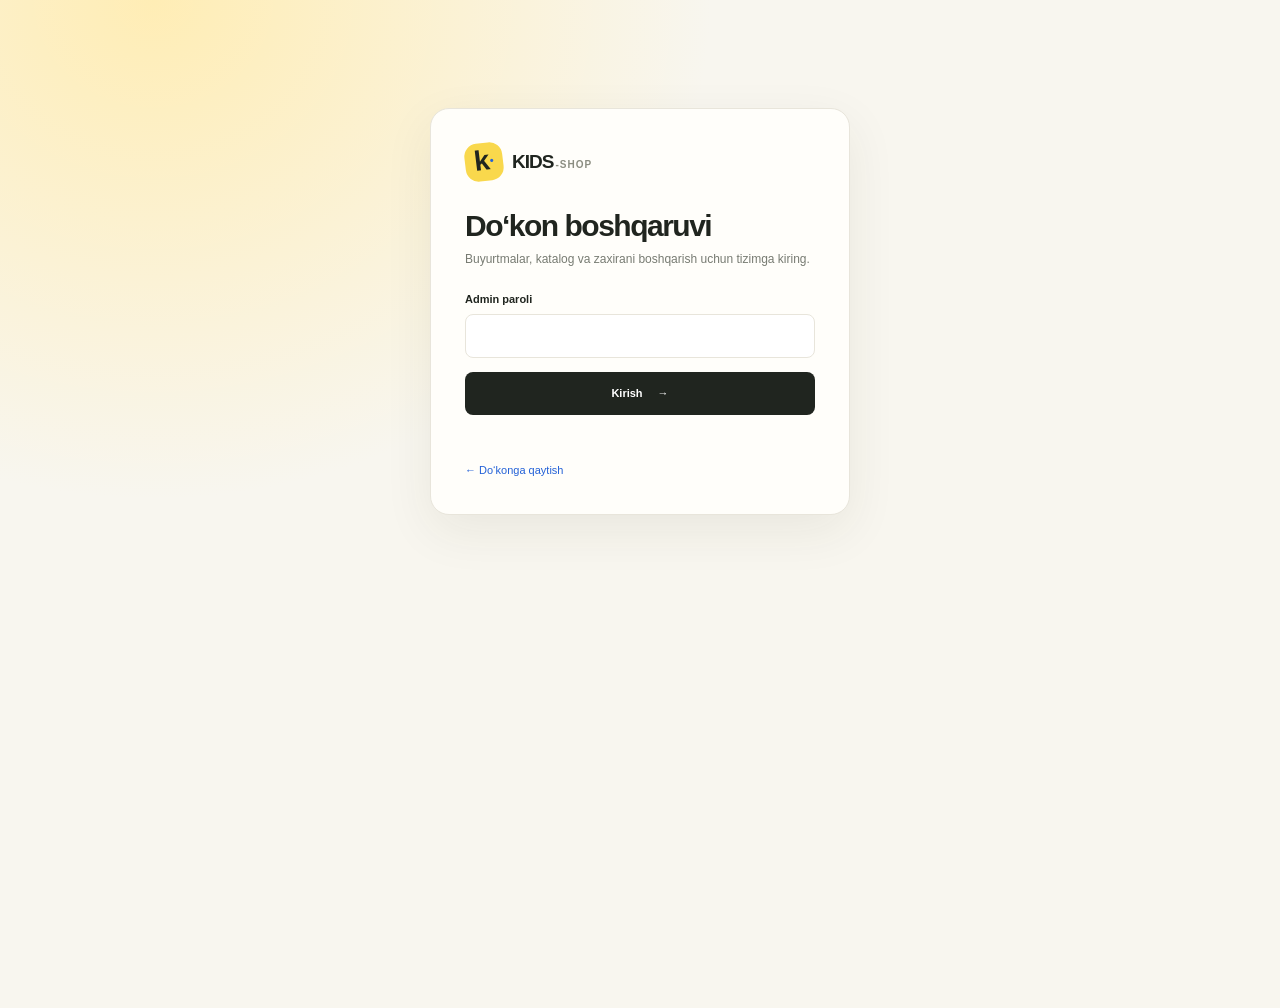
==== public/admin/index.html @ 78449237 "Fix Vercel static output directory" ====
<!doctype html><html lang="uz"><head><meta charset="utf-8"/><meta name="viewport" content="width=device-width,initial-scale=1"/><meta name="robots" content="noindex,nofollow"/><meta name="theme-color" content="#f8f6ef"/><title>KIDS-SHOP — Boshqaruv</title><link rel="stylesheet" href="/admin/admin.css"/><script defer src="/admin/admin.js"></script></head><body><main class="admin-shell"><section class="login-card" id="loginCard"><a class="brand" href="/"><span class="brand-mark">k<span>•</span></span><span class="brand-word">KIDS<span>-SHOP</span></span></a><h1>Do‘kon boshqaruvi</h1><p>Buyurtmalar, katalog va zaxirani boshqarish uchun tizimga kiring.</p><form id="loginForm"><label>Admin paroli<input type="password" name="password" autocomplete="current-password" required minlength="10"/></label><button type="submit" class="primary">Kirish <span>→</span></button><p class="message" id="loginMessage" role="alert"></p></form><a class="back-link" href="/">← Do‘konga qaytish</a></section><section class="dashboard hidden" id="dashboard"><header class="dash-head"><div><span class="kicker">KIDS-SHOP</span><h1>Boshqaruv paneli</h1></div><button id="logoutButton" class="secondary">Chiqish</button></header><nav class="tabs" aria-label="Boshqaruv bo‘limlari"><button class="tab active" data-tab="orders">Buyurtmalar <span id="orderCount">0</span></button><button class="tab" data-tab="products">Mahsulotlar <span id="productCount">0</span></button></nav><p class="message" id="dashMessage" role="status"></p><section class="tab-panel" id="ordersPanel"></section><section class="tab-panel hidden" id="productsPanel"><div class="panel-heading"><div><h2>Katalog</h2><p>Mahsulot va mavjud zaxira sonini yangilang.</p></div><button class="primary" id="newProduct">+ Yangi mahsulot</button></div><div id="productList" class="product-list"></div><form class="product-form hidden" id="productForm"><div class="form-top"><h3 id="productFormTitle">Yangi mahsulot</h3><button class="icon-close" type="button" id="cancelProduct" aria-label="Yopish">×</button></div><div class="form-grid"><label>ID (lotin harflari)<input name="id" required pattern="[a-z0-9-]+" placeholder="yangi-mahsulot"/></label><label>Kategoriya<select name="category"><option value="boys">O‘g‘il bolalar</option><option value="girls">Qiz bolalar</option></select></label><label>Mahsulot nomi (UZ)<input name="name_uz" required/></label><label>Название (RU)<input name="name_ru" required/></label><label>Narxi, so‘m<input name="price" type="number" min="0" step="1000" required/></label><label>Eski narxi (ixtiyoriy)<input name="old_price" type="number" min="0" step="1000"/></label><label>Yosh oralig‘i<input name="age" placeholder="3–8 yosh"/></label><label>Zaxirada, dona<input name="stock" type="number" min="0" value="10" required/></label><label class="wide">Rasm manzili<input name="image_url" value="/images/look-safari.png" required/></label><label class="wide">O‘lchamlar (vergul bilan)<input name="sizes" placeholder="2–3 yosh, 3–4 yosh, 5–6 yosh" required/></label><label>Tavsif (UZ)<input name="tagline_uz"/></label><label>Описание (RU)<input name="tagline_ru"/></label><label>Badge<input name="badge" placeholder="YANGI, HIT, −15%"/></label><label>Ranglar (# HEX, vergul)<input name="colors" placeholder="#f9d84c, #2361d7"/></label></div><div class="form-actions"><button class="secondary" id="cancelProduct2" type="button">Bekor qilish</button><button class="primary" type="submit">Saqlash</button></div></form></section><footer>Admin panel maxfiy. Havolani ommaga ulashmang.</footer></section></main></body></html>
---- admin/admin.css ----
:root{--paper:#f8f6ef;--ink:#20251f;--muted:#777b72;--line:#e8e5db;--blue:#2361d7;--yellow:#f9d84c;--green:#a8bb7b}*{box-sizing:border-box}body{margin:0;min-height:100vh;background:radial-gradient(ellipse at 12% 0%,#ffedb5 0,transparent 35%),var(--paper);color:var(--ink);font:14px/1.5 "DM Sans",Arial,sans-serif}.hidden{display:none!important}.admin-shell{width:min(1080px,calc(100% - 36px));margin:42px auto}.login-card{width:min(100%,420px);margin:12vh auto 0;background:#fffefa;padding:34px;border-radius:19px;box-shadow:0 16px 50px #30351e13;border:1px solid var(--line)}.brand{display:inline-flex;align-items:center;gap:9px;color:var(--ink);text-decoration:none}.brand-mark{width:38px;height:38px;border-radius:13px;background:var(--yellow);font:900 28px/36px Nunito,Arial,sans-serif;text-align:center;transform:rotate(-7deg)}.brand-mark span{font-size:11px;color:var(--blue);vertical-align:top}.brand-word{font:900 19px Nunito,Arial,sans-serif;letter-spacing:-1px}.brand-word span{font:800 10px "DM Sans",Arial,sans-serif;color:#8b8d81;letter-spacing:1px;margin-left:2px}.login-card h1,.dash-head h1{font:900 30px/1.1 Nunito,Arial,sans-serif;letter-spacing:-.05em;margin:28px 0 8px}.login-card>p,.panel-heading p{color:var(--muted);font-size:12px;margin:0 0 23px}.login-card form{display:grid;gap:14px}.login-card label,.product-form label{display:grid;gap:6px;font-size:11px;font-weight:700}.login-card input,.product-form input,.product-form select{height:44px;padding:0 12px;border:1px solid var(--line);border-radius:8px;background:white;outline-color:var(--blue);font:12px inherit}.primary,.secondary{height:43px;border:0;border-radius:8px;padding:0 16px;cursor:pointer;font-size:11px;font-weight:800}.primary{background:var(--ink);color:#fff}.primary:hover{background:#3c4439}.primary span{margin-left:12px}.secondary{background:#fff;border:1px solid var(--line)}.message{min-height:18px;font-size:11px;color:#b8433b;margin:0}.back-link{display:inline-block;font-size:11px;color:var(--blue);margin-top:15px;text-decoration:none}.dashboard{background:#fffefa;border:1px solid var(--line);border-radius:18px;box-shadow:0 16px 50px #30351e0c;overflow:hidden}.dash-head{padding:23px 27px;display:flex;justify-content:space-between;align-items:center;border-bottom:1px solid var(--line)}.dash-head h1{font-size:27px;margin:5px 0}.kicker{font-size:9px;letter-spacing:.16em;font-weight:800;color:var(--blue)}.tabs{display:flex;gap:7px;padding:15px 24px 0;border-bottom:1px solid var(--line)}.tab{background:none;border:0;border-bottom:2px solid transparent;padding:10px 13px 13px;color:#797d73;cursor:pointer;font-size:11px;font-weight:700}.tab.active{border-color:var(--blue);color:var(--ink)}.tab span{background:#f0efe9;border-radius:99px;font-size:9px;padding:3px 7px;margin-left:4px}.tab-panel{padding:23px 25px;min-height:270px}.panel-heading{display:flex;justify-content:space-between;align-items:center;margin-bottom:18px}.panel-heading h2{font:900 21px Nunito,Arial,sans-serif;margin:0}.panel-heading p{margin:3px 0 0;font-size:10px}.order-list,.product-list{display:grid;gap:12px}.order-card,.product-row{border:1px solid var(--line);border-radius:12px;padding:15px;display:grid;gap:12px}.order-top,.product-row{grid-template-columns:1fr auto;align-items:center}.order-number{font:800 12px Nunito,Arial,sans-serif}.order-date,.order-sub{font-size:9px;color:#85887e}.order-customer{font-size:11px;font-weight:700;margin-top:7px}.order-address{font-size:10px;color:#70746a;margin-top:3px}.order-lines{font-size:10px;padding:10px 0;color:#60645b;line-height:1.7}.order-bottom{display:flex;justify-content:space-between;align-items:center;gap:12px;border-top:1px solid #eeece5;padding-top:10px}.order-total{font-size:12px;font-weight:800}.order-actions{display:flex;align-items:center;gap:8px}.order-actions select{height:34px;border:1px solid var(--line);border-radius:7px;padding:0 8px;font-size:10px;background:white}.stock-pill{font-size:9px;background:#e7edfa;border-radius:20px;padding:5px 9px}.product-row{grid-template-columns:52px 1fr auto;gap:12px}.product-row img{width:52px;height:58px;object-fit:cover;border-radius:7px;background:#f1eee3}.product-row b{font-size:11px}.product-row .row-actions{display:flex;align-items:center;gap:7px}.product-row button{height:32px;border:1px solid var(--line);background:white;border-radius:7px;padding:0 10px;font-size:9px;cursor:pointer}.product-row button:hover{border-color:var(--blue);color:var(--blue)}.product-form{margin:18px 0 0;border:1px solid #d8e2f8;background:#f9fbff;border-radius:12px;padding:17px}.form-top{display:flex;justify-content:space-between;align-items:center}.form-top h3{font:800 16px Nunito,Arial,sans-serif;margin:0 0 13px}.icon-close{border:0;background:transparent;font-size:23px;cursor:pointer}.form-grid{display:grid;grid-template-columns:1fr 1fr;gap:11px}.form-grid .wide{grid-column:1/-1}.product-form input,.product-form select{height:38px;width:100%;font:11px "DM Sans",Arial,sans-serif}.form-actions{display:flex;justify-content:flex-end;gap:8px;margin-top:15px}.dashboard footer{border-top:1px solid var(--line);padding:14px 24px;color:#8a8e84;font-size:9px}@media(max-width:650px){.admin-shell{margin:18px auto}.login-card{padding:25px;margin-top:10vh}.dash-head{padding:18px}.dash-head h1{font-size:23px}.tabs{padding-inline:10px}.tab-panel{padding:17px 13px}.panel-heading{gap:10px;align-items:flex-start}.panel-heading .primary{padding:0 10px;font-size:9px}.product-row{grid-template-columns:42px 1fr;gap:9px}.product-row img{width:42px;height:49px}.product-row .row-actions{grid-column:2}.order-top{display:block}.order-bottom{align-items:flex-start;flex-direction:column}.order-actions{width:100%;justify-content:space-between}.form-grid{grid-template-columns:1fr}.form-grid .wide{grid-column:auto}}
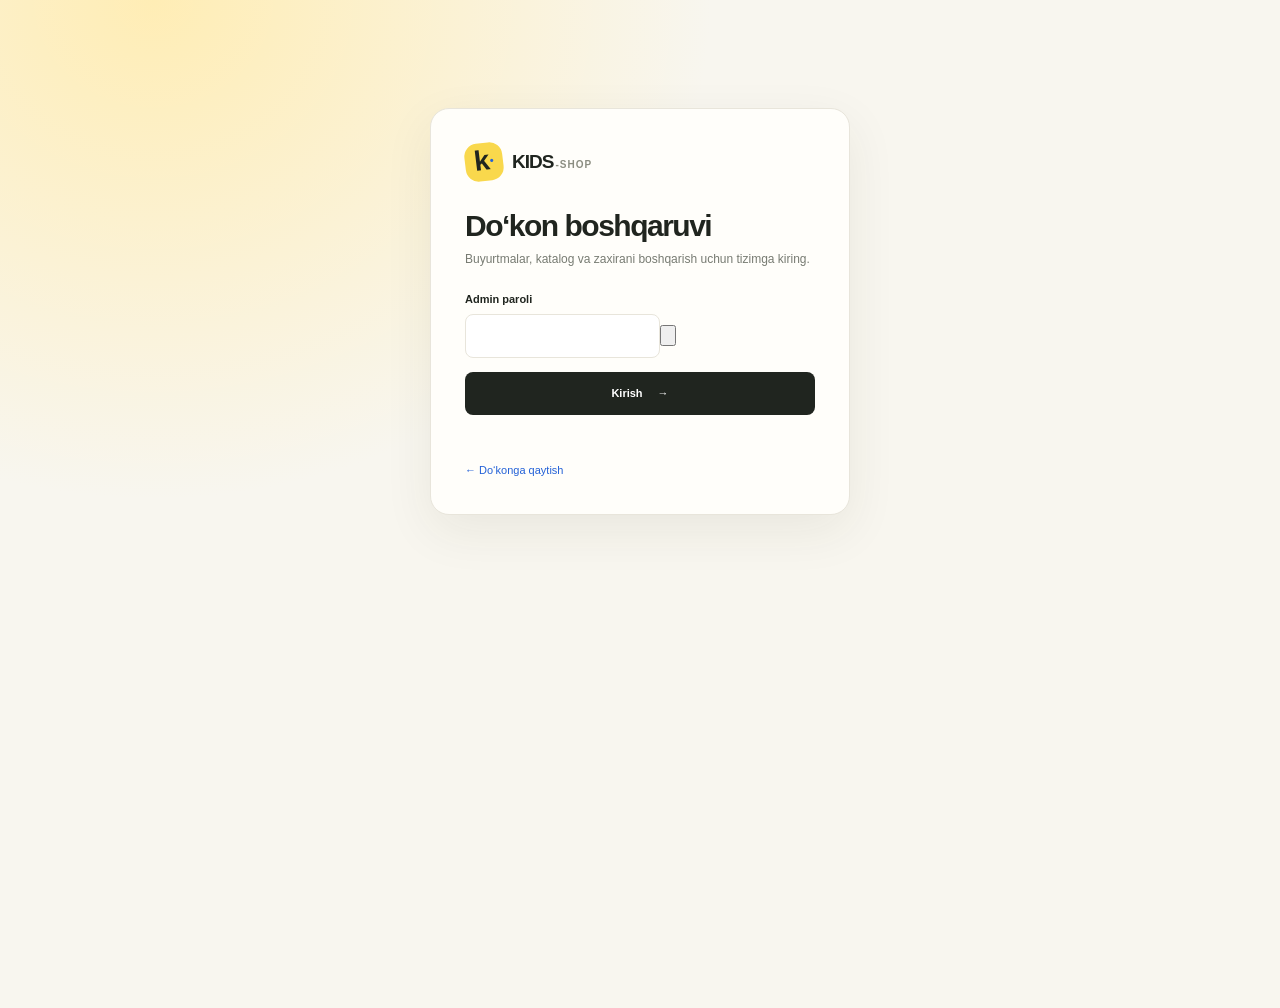
==== commit 82a99a3b: "Improve admin login visibility and configuration errors" ====
--- a/public/admin/index.html
+++ b/public/admin/index.html
@@ -1 +1 @@
-<!doctype html><html lang="uz"><head><meta charset="utf-8"/><meta name="viewport" content="width=device-width,initial-scale=1"/><meta name="robots" content="noindex,nofollow"/><meta name="theme-color" content="#f8f6ef"/><title>KIDS-SHOP — Boshqaruv</title><link rel="stylesheet" href="/admin/admin.css"/><script defer src="/admin/admin.js"></script></head><body><main class="admin-shell"><section class="login-card" id="loginCard"><a class="brand" href="/"><span class="brand-mark">k<span>•</span></span><span class="brand-word">KIDS<span>-SHOP</span></span></a><h1>Do‘kon boshqaruvi</h1><p>Buyurtmalar, katalog va zaxirani boshqarish uchun tizimga kiring.</p><form id="loginForm"><label>Admin paroli<input type="password" name="password" autocomplete="current-password" required minlength="10"/></label><button type="submit" class="primary">Kirish <span>→</span></button><p class="message" id="loginMessage" role="alert"></p></form><a class="back-link" href="/">← Do‘konga qaytish</a></section><section class="dashboard hidden" id="dashboard"><header class="dash-head"><div><span class="kicker">KIDS-SHOP</span><h1>Boshqaruv paneli</h1></div><button id="logoutButton" class="secondary">Chiqish</button></header><nav class="tabs" aria-label="Boshqaruv bo‘limlari"><button class="tab active" data-tab="orders">Buyurtmalar <span id="orderCount">0</span></button><button class="tab" data-tab="products">Mahsulotlar <span id="productCount">0</span></button></nav><p class="message" id="dashMessage" role="status"></p><section class="tab-panel" id="ordersPanel"></section><section class="tab-panel hidden" id="productsPanel"><div class="panel-heading"><div><h2>Katalog</h2><p>Mahsulot va mavjud zaxira sonini yangilang.</p></div><button class="primary" id="newProduct">+ Yangi mahsulot</button></div><div id="productList" class="product-list"></div><form class="product-form hidden" id="productForm"><div class="form-top"><h3 id="productFormTitle">Yangi mahsulot</h3><button class="icon-close" type="button" id="cancelProduct" aria-label="Yopish">×</button></div><div class="form-grid"><label>ID (lotin harflari)<input name="id" required pattern="[a-z0-9-]+" placeholder="yangi-mahsulot"/></label><label>Kategoriya<select name="category"><option value="boys">O‘g‘il bolalar</option><option value="girls">Qiz bolalar</option></select></label><label>Mahsulot nomi (UZ)<input name="name_uz" required/></label><label>Название (RU)<input name="name_ru" required/></label><label>Narxi, so‘m<input name="price" type="number" min="0" step="1000" required/></label><label>Eski narxi (ixtiyoriy)<input name="old_price" type="number" min="0" step="1000"/></label><label>Yosh oralig‘i<input name="age" placeholder="3–8 yosh"/></label><label>Zaxirada, dona<input name="stock" type="number" min="0" value="10" required/></label><label class="wide">Rasm manzili<input name="image_url" value="/images/look-safari.png" required/></label><label class="wide">O‘lchamlar (vergul bilan)<input name="sizes" placeholder="2–3 yosh, 3–4 yosh, 5–6 yosh" required/></label><label>Tavsif (UZ)<input name="tagline_uz"/></label><label>Описание (RU)<input name="tagline_ru"/></label><label>Badge<input name="badge" placeholder="YANGI, HIT, −15%"/></label><label>Ranglar (# HEX, vergul)<input name="colors" placeholder="#f9d84c, #2361d7"/></label></div><div class="form-actions"><button class="secondary" id="cancelProduct2" type="button">Bekor qilish</button><button class="primary" type="submit">Saqlash</button></div></form></section><footer>Admin panel maxfiy. Havolani ommaga ulashmang.</footer></section></main></body></html>
+<!doctype html><html lang="uz"><head><meta charset="utf-8"/><meta name="viewport" content="width=device-width,initial-scale=1"/><meta name="robots" content="noindex,nofollow"/><meta name="theme-color" content="#f8f6ef"/><title>KIDS-SHOP — Boshqaruv</title><link rel="stylesheet" href="/admin/admin.css"/><script defer src="/admin/admin.js"></script></head><body><main class="admin-shell"><section class="login-card" id="loginCard"><a class="brand" href="/"><span class="brand-mark">k<span>•</span></span><span class="brand-word">KIDS<span>-SHOP</span></span></a><h1>Do‘kon boshqaruvi</h1><p>Buyurtmalar, katalog va zaxirani boshqarish uchun tizimga kiring.</p><form id="loginForm"><label>Admin paroli<span class="password-field"><input id="adminPassword" type="password" name="password" autocomplete="current-password" required minlength="10"/><button type="button" id="togglePassword" class="password-toggle" aria-label="Parolni ko‘rsatish" aria-pressed="false"><svg viewBox="0 0 24 24" aria-hidden="true"><path d="M2 12s3.6-7 10-7 10 7 10 7-3.6 7-10 7S2 12 2 12Z"/><circle cx="12" cy="12" r="3"/></svg></button></span></label><button type="submit" class="primary">Kirish <span>→</span></button><p class="message" id="loginMessage" role="alert"></p></form><a class="back-link" href="/">← Do‘konga qaytish</a></section><section class="dashboard hidden" id="dashboard"><header class="dash-head"><div><span class="kicker">KIDS-SHOP</span><h1>Boshqaruv paneli</h1></div><button id="logoutButton" class="secondary">Chiqish</button></header><nav class="tabs" aria-label="Boshqaruv bo‘limlari"><button class="tab active" data-tab="orders">Buyurtmalar <span id="orderCount">0</span></button><button class="tab" data-tab="products">Mahsulotlar <span id="productCount">0</span></button></nav><p class="message" id="dashMessage" role="status"></p><section class="tab-panel" id="ordersPanel"></section><section class="tab-panel hidden" id="productsPanel"><div class="panel-heading"><div><h2>Katalog</h2><p>Mahsulot va mavjud zaxira sonini yangilang.</p></div><button class="primary" id="newProduct">+ Yangi mahsulot</button></div><div id="productList" class="product-list"></div><form class="product-form hidden" id="productForm"><div class="form-top"><h3 id="productFormTitle">Yangi mahsulot</h3><button class="icon-close" type="button" id="cancelProduct" aria-label="Yopish">×</button></div><div class="form-grid"><label>ID (lotin harflari)<input name="id" required pattern="[a-z0-9-]+" placeholder="yangi-mahsulot"/></label><label>Kategoriya<select name="category"><option value="boys">O‘g‘il bolalar</option><option value="girls">Qiz bolalar</option></select></label><label>Mahsulot nomi (UZ)<input name="name_uz" required/></label><label>Название (RU)<input name="name_ru" required/></label><label>Narxi, so‘m<input name="price" type="number" min="0" step="1000" required/></label><label>Eski narxi (ixtiyoriy)<input name="old_price" type="number" min="0" step="1000"/></label><label>Yosh oralig‘i<input name="age" placeholder="3–8 yosh"/></label><label>Zaxirada, dona<input name="stock" type="number" min="0" value="10" required/></label><label class="wide">Rasm manzili<input name="image_url" value="/images/look-safari.webp" required/></label><label class="wide">O‘lchamlar (vergul bilan)<input name="sizes" placeholder="2–3 yosh, 3–4 yosh, 5–6 yosh" required/></label><label>Tavsif (UZ)<input name="tagline_uz"/></label><label>Описание (RU)<input name="tagline_ru"/></label><label>Badge<input name="badge" placeholder="YANGI, HIT, −15%"/></label><label>Ranglar (# HEX, vergul)<input name="colors" placeholder="#f9d84c, #2361d7"/></label></div><div class="form-actions"><button class="secondary" id="cancelProduct2" type="button">Bekor qilish</button><button class="primary" type="submit">Saqlash</button></div></form></section><footer>Admin panel maxfiy. Havolani ommaga ulashmang.</footer></section></main></body></html>
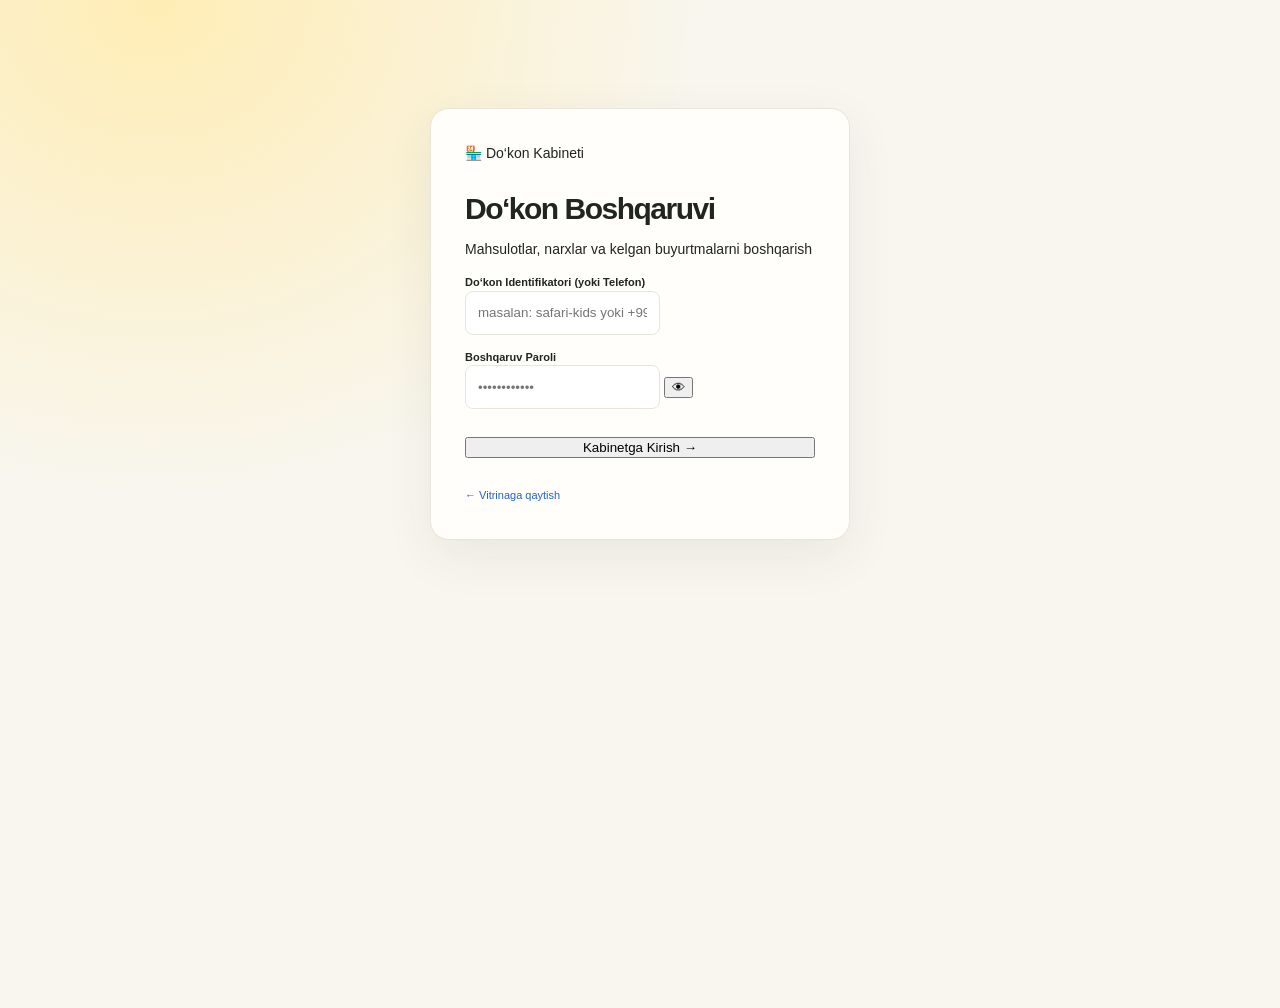
==== commit dce6b618: "feat(merchant-dashboard): implement Merchant Dashboard, product CRUD, orders, and analytics (Sprint " ====
--- a/public/admin/index.html
+++ b/public/admin/index.html
@@ -1 +1,387 @@
-<!doctype html><html lang="uz"><head><meta charset="utf-8"/><meta name="viewport" content="width=device-width,initial-scale=1"/><meta name="robots" content="noindex,nofollow"/><meta name="theme-color" content="#f8f6ef"/><title>KIDS-SHOP — Boshqaruv</title><link rel="stylesheet" href="/admin/admin.css"/><script defer src="/admin/admin.js"></script></head><body><main class="admin-shell"><section class="login-card" id="loginCard"><a class="brand" href="/"><span class="brand-mark">k<span>•</span></span><span class="brand-word">KIDS<span>-SHOP</span></span></a><h1>Do‘kon boshqaruvi</h1><p>Buyurtmalar, katalog va zaxirani boshqarish uchun tizimga kiring.</p><form id="loginForm"><label>Admin paroli<span class="password-field"><input id="adminPassword" type="password" name="password" autocomplete="current-password" required minlength="10"/><button type="button" id="togglePassword" class="password-toggle" aria-label="Parolni ko‘rsatish" aria-pressed="false"><svg viewBox="0 0 24 24" aria-hidden="true"><path d="M2 12s3.6-7 10-7 10 7 10 7-3.6 7-10 7S2 12 2 12Z"/><circle cx="12" cy="12" r="3"/></svg></button></span></label><button type="submit" class="primary">Kirish <span>→</span></button><p class="message" id="loginMessage" role="alert"></p></form><a class="back-link" href="/">← Do‘konga qaytish</a></section><section class="dashboard hidden" id="dashboard"><header class="dash-head"><div><span class="kicker">KIDS-SHOP</span><h1>Boshqaruv paneli</h1></div><button id="logoutButton" class="secondary">Chiqish</button></header><nav class="tabs" aria-label="Boshqaruv bo‘limlari"><button class="tab active" data-tab="orders">Buyurtmalar <span id="orderCount">0</span></button><button class="tab" data-tab="products">Mahsulotlar <span id="productCount">0</span></button></nav><p class="message" id="dashMessage" role="status"></p><section class="tab-panel" id="ordersPanel"></section><section class="tab-panel hidden" id="productsPanel"><div class="panel-heading"><div><h2>Katalog</h2><p>Mahsulot va mavjud zaxira sonini yangilang.</p></div><button class="primary" id="newProduct">+ Yangi mahsulot</button></div><div id="productList" class="product-list"></div><form class="product-form hidden" id="productForm"><div class="form-top"><h3 id="productFormTitle">Yangi mahsulot</h3><button class="icon-close" type="button" id="cancelProduct" aria-label="Yopish">×</button></div><div class="form-grid"><label>ID (lotin harflari)<input name="id" required pattern="[a-z0-9-]+" placeholder="yangi-mahsulot"/></label><label>Kategoriya<select name="category"><option value="boys">O‘g‘il bolalar</option><option value="girls">Qiz bolalar</option></select></label><label>Mahsulot nomi (UZ)<input name="name_uz" required/></label><label>Название (RU)<input name="name_ru" required/></label><label>Narxi, so‘m<input name="price" type="number" min="0" step="1000" required/></label><label>Eski narxi (ixtiyoriy)<input name="old_price" type="number" min="0" step="1000"/></label><label>Yosh oralig‘i<input name="age" placeholder="3–8 yosh"/></label><label>Zaxirada, dona<input name="stock" type="number" min="0" value="10" required/></label><label class="wide">Rasm manzili<input name="image_url" value="/images/look-safari.webp" required/></label><label class="wide">O‘lchamlar (vergul bilan)<input name="sizes" placeholder="2–3 yosh, 3–4 yosh, 5–6 yosh" required/></label><label>Tavsif (UZ)<input name="tagline_uz"/></label><label>Описание (RU)<input name="tagline_ru"/></label><label>Badge<input name="badge" placeholder="YANGI, HIT, −15%"/></label><label>Ranglar (# HEX, vergul)<input name="colors" placeholder="#f9d84c, #2361d7"/></label></div><div class="form-actions"><button class="secondary" id="cancelProduct2" type="button">Bekor qilish</button><button class="primary" type="submit">Saqlash</button></div></form></section><footer>Admin panel maxfiy. Havolani ommaga ulashmang.</footer></section></main></body></html>
+<!DOCTYPE html>
+<html lang="uz">
+<head>
+  <meta charset="UTF-8" />
+  <meta name="viewport" content="width=device-width, initial-scale=1.0" />
+  <title>Tadbirkor Kabineti · KIDS-SHOP SaaS</title>
+  <link rel="preconnect" href="https://fonts.googleapis.com" />
+  <link rel="preconnect" href="https://fonts.gstatic.com" crossorigin />
+  <link href="https://fonts.googleapis.com/css2?family=Plus+Jakarta+Sans:wght@400;500;600;700;800&display=swap" rel="stylesheet" />
+  <link rel="stylesheet" href="/admin/admin.css" />
+</head>
+<body class="merchant-body">
+
+  <!-- ========================================================================= -->
+  <!-- 1. LOGIN SCREEN                                                           -->
+  <!-- ========================================================================= -->
+  <div id="loginScreen" class="merchant-login-wrap">
+    <div class="login-card">
+      <div class="login-header">
+        <span class="store-badge" id="loginStoreBadge">🏪 Do‘kon Kabineti</span>
+        <h1 class="login-title" id="loginStoreTitle">Do‘kon Boshqaruvi</h1>
+        <p class="login-sub">Mahsulotlar, narxlar va kelgan buyurtmalarni boshqarish</p>
+      </div>
+
+      <form id="merchantLoginForm" class="login-form">
+        <div class="form-group" id="storeFieldGroup">
+          <label class="form-label" for="loginStoreId">Do‘kon Identifikatori (yoki Telefon)</label>
+          <input type="text" id="loginStoreId" class="form-input font-mono" placeholder="masalan: safari-kids yoki +99890..." required />
+        </div>
+
+        <div class="form-group">
+          <label class="form-label" for="loginPassword">Boshqaruv Paroli</label>
+          <div class="input-password-wrap">
+            <input type="password" id="loginPassword" class="form-input" placeholder="••••••••••••" required autocomplete="current-password" />
+            <button type="button" id="toggleLoginPassBtn" class="btn-eye" aria-label="Ko‘rsatish">👁</button>
+          </div>
+        </div>
+
+        <div id="loginError" class="auth-error-msg" role="alert"></div>
+
+        <button type="submit" id="btnSubmitLogin" class="btn-primary w-full">
+          <span>Kabinetga Kirish</span>
+          <span class="btn-icon">→</span>
+        </button>
+
+        <div class="login-footer-links">
+          <a href="/" id="backToStoreLink" class="back-link">← Vitrinaga qaytish</a>
+        </div>
+      </form>
+    </div>
+  </div>
+
+  <!-- ========================================================================= -->
+  <!-- 2. MAIN DASHBOARD                                                         -->
+  <!-- ========================================================================= -->
+  <div id="dashboardApp" class="dashboard-shell hidden">
+    
+    <!-- Topbar -->
+    <header class="merchant-topbar">
+      <div class="topbar-left">
+        <span class="store-color-indicator" id="storeColorDot"></span>
+        <div>
+          <div class="store-brand-title" id="topStoreName">Do‘kon Nomi</div>
+          <div class="store-brand-sub" id="topStoreSlug">slug</div>
+        </div>
+        <span class="plan-pill" id="topStorePlan">BASIC</span>
+      </div>
+
+      <div class="topbar-right">
+        <a id="btnViewLiveStore" href="/" target="_blank" class="btn-outline-sm">🌐 Vitrinani Ko‘rish</a>
+        <button id="merchantLogoutBtn" class="btn-ghost-sm">Chiqish ↗</button>
+      </div>
+    </header>
+
+    <!-- Navigation Tabs -->
+    <nav class="nav-tabs-bar">
+      <div class="tabs-container">
+        <button class="nav-tab active" data-tab="orders">
+          📦 Buyurtmalar <span class="tab-badge" id="badgeOrdersCount">0</span>
+        </button>
+        <button class="nav-tab" data-tab="products">
+          🛍 Mahsulotlar <span class="tab-badge" id="badgeProductsCount">0</span>
+        </button>
+        <button class="nav-tab" data-tab="settings">
+          ⚙️ Do‘kon & Telegram
+        </button>
+        <button class="nav-tab" data-tab="analytics">
+          📊 Kassa & Tushum
+        </button>
+      </div>
+    </nav>
+
+    <!-- Main Content Area -->
+    <main class="merchant-main">
+
+      <!-- ===================================================================== -->
+      <!-- TAB 1: BUYURTMALAR (ORDERS)                                            -->
+      <!-- ===================================================================== -->
+      <section id="tabOrders" class="tab-content active">
+        
+        <div class="section-toolbar">
+          <div class="search-wrap">
+            <span class="search-icon">🔍</span>
+            <input type="text" id="orderSearchInput" class="search-input" placeholder="Xaridor ismi yoki telefon raqami bo‘yicha qidirish..." />
+          </div>
+
+          <div class="filter-pills-group">
+            <button class="filter-pill active" data-order-status="all">Barchasi</button>
+            <button class="filter-pill" data-order-status="new">Yangi</button>
+            <button class="filter-pill" data-order-status="confirmed">Tasdiqlangan</button>
+            <button class="filter-pill" data-order-status="sent">Yo‘lda</button>
+            <button class="filter-pill" data-order-status="completed">Yetkazilgan</button>
+            <button class="filter-pill" data-order-status="cancelled">Bekor qilingan</button>
+          </div>
+        </div>
+
+        <div id="ordersListContainer" class="orders-cards-grid">
+          <div class="loading-state">Buyurtmalar yuklanmoqda…</div>
+        </div>
+
+      </section>
+
+      <!-- ===================================================================== -->
+      <!-- TAB 2: MAHSULOTLAR KATALOGI (PRODUCTS)                                -->
+      <!-- ===================================================================== -->
+      <section id="tabProducts" class="tab-content hidden">
+        
+        <div class="section-toolbar">
+          <div class="search-wrap">
+            <span class="search-icon">🔍</span>
+            <input type="text" id="productSearchInput" class="search-input" placeholder="Mahsulot nomi bo‘yicha qidirish..." />
+          </div>
+
+          <button id="btnOpenNewProductModal" class="btn-primary">
+            <span>+ Yangi Mahsulot</span>
+          </button>
+        </div>
+
+        <div id="productsGridContainer" class="products-dashboard-grid">
+          <div class="loading-state">Mahsulotlar yuklanmoqda…</div>
+        </div>
+
+      </section>
+
+      <!-- ===================================================================== -->
+      <!-- TAB 3: SOZLAMALAR VA TELEGRAM INTEGRATSIYASI                          -->
+      <!-- ===================================================================== -->
+      <section id="tabSettings" class="tab-content hidden">
+        <div class="settings-grid">
+          
+          <!-- Store Profile Card -->
+          <div class="settings-card">
+            <h2 class="card-title">🏪 Do‘kon Tafsilotlari</h2>
+            <p class="card-sub">Saytingizning ko‘rinishi va brendingini sozlang</p>
+
+            <form id="storeSettingsForm" class="settings-form">
+              <div class="form-group">
+                <label class="form-label" for="settingStoreName">Do‘kon Nomi</label>
+                <input type="text" id="settingStoreName" class="form-input" required />
+              </div>
+
+              <div class="form-group">
+                <label class="form-label" for="settingThemeColor">Do‘kon Asosiy Rangi (Brending)</label>
+                <div class="color-picker-wrap">
+                  <input type="color" id="settingThemeColor" class="color-swatch-input" value="#285ae8" />
+                  <span id="settingThemeColorLabel" class="color-label-text">#285ae8</span>
+                </div>
+              </div>
+
+              <div class="form-group">
+                <label class="form-label">Shaxsiy Domen</label>
+                <input type="text" id="settingCustomDomain" class="form-input" placeholder="masalan: safari.uz (ixtiyoriy)" />
+                <small class="form-hint">Shaxsiy domeningiz bo‘lsa, uni bog‘lash uchun administratorga murojaat qiling.</small>
+              </div>
+
+              <button type="submit" id="btnSaveStoreSettings" class="btn-primary">
+                <span>Sozlamalarni Saqlash</span>
+              </button>
+            </form>
+          </div>
+
+          <!-- Telegram Integration Card -->
+          <div class="settings-card">
+            <h2 class="card-title">📱 Telegram Integratsiyasi</h2>
+            <p class="card-sub">Buyurtmalar tushadigan shaxsiy guruh yoki kanalingizni ulang</p>
+
+            <form id="telegramSettingsForm" class="settings-form">
+              <div class="form-group">
+                <label class="form-label" for="settingTelegramChatId">Telegram Guruh/Kanal ID *</label>
+                <input type="text" id="settingTelegramChatId" class="form-input font-mono" placeholder="-1001234567890" required />
+                <small class="form-hint">Guruh ID raqami doim minus bilan boshlanadi: masalan -1001234567890</small>
+              </div>
+
+              <div class="guide-box">
+                <div class="guide-title">💡 3 Qadamda ulash:</div>
+                <ol class="guide-steps">
+                  <li>Telegram guruhingizga <b>@kids_shbot</b> ni a’zo qiling.</li>
+                  <li>Botga guruhda <b>Admin</b> huquqini bering (xabar yoza olishi uchun).</li>
+                  <li>Guruh ID sini bilish uchun <b>@raw_data_bot</b> ni guruhga qo‘shing yoki ID ni bu yerga kiriting.</li>
+                </ol>
+              </div>
+
+              <div class="actions-row">
+                <button type="button" id="btnTestTelegram" class="btn-outline">
+                  <span>⚡ Sinov Xabari Yuborish</span>
+                </button>
+                <button type="submit" id="btnSaveTelegramSettings" class="btn-primary">
+                  <span>Saqlash</span>
+                </button>
+              </div>
+            </form>
+          </div>
+
+        </div>
+      </section>
+
+      <!-- ===================================================================== -->
+      <!-- TAB 4: KASSA VA TUSHUM ANALITIKASI                                    -->
+      <!-- ===================================================================== -->
+      <section id="tabAnalytics" class="tab-content hidden">
+        
+        <div class="analytics-kpi-grid">
+          <div class="stat-card">
+            <div class="stat-icon-wrap bg-blue-glow">☀️</div>
+            <div class="stat-data">
+              <div class="stat-label">Bugungi Savdo</div>
+              <div class="stat-value" id="kpiTodayRev">0 so‘m</div>
+              <div class="stat-sub" id="kpiTodayOrders">0 ta buyurtma</div>
+            </div>
+          </div>
+
+          <div class="stat-card">
+            <div class="stat-icon-wrap bg-emerald-glow">📅</div>
+            <div class="stat-data">
+              <div class="stat-label">Haftalik Savdo</div>
+              <div class="stat-value" id="kpiWeekRev">0 so‘m</div>
+              <div class="stat-sub" id="kpiWeekOrders">0 ta buyurtma</div>
+            </div>
+          </div>
+
+          <div class="stat-card">
+            <div class="stat-icon-wrap bg-purple-glow">📊</div>
+            <div class="stat-data">
+              <div class="stat-label">Oylik Savdo</div>
+              <div class="stat-value" id="kpiMonthRev">0 so‘m</div>
+              <div class="stat-sub" id="kpiMonthOrders">0 ta buyurtma</div>
+            </div>
+          </div>
+
+          <div class="stat-card">
+            <div class="stat-icon-wrap bg-amber-glow">💰</div>
+            <div class="stat-data">
+              <div class="stat-label">Jami Tushum</div>
+              <div class="stat-value" id="kpiTotalRev">0 so‘m</div>
+              <div class="stat-sub" id="kpiTotalOrders">0 ta buyurtma</div>
+            </div>
+          </div>
+        </div>
+
+        <!-- Top Products List -->
+        <div class="top-products-card">
+          <h2 class="card-title">🏆 Eng Ko‘p Sotilgan Mahsulotlar (Top 5)</h2>
+          <div id="topProductsTableContainer">
+            <div class="loading-state">Analitika hisoblanmoqda…</div>
+          </div>
+        </div>
+
+      </section>
+
+    </main>
+  </div>
+
+  <!-- ========================================================================= -->
+  <!-- 3. MODAL: MAHSULOT QO'SHISH / TAHRIRLASH                                  -->
+  <!-- ========================================================================= -->
+  <div id="productModal" class="modal-backdrop hidden">
+    <div class="modal-box modal-box-wide">
+      <div class="modal-header">
+        <div>
+          <h2 class="modal-title" id="productModalTitle">Yangi Mahsulot Qo‘shish</h2>
+          <p class="modal-sub">Do‘koningiz vitrinasida bir zumda paydo bo‘ladi</p>
+        </div>
+        <button class="btn-close-modal" id="btnCloseProductModal">✕</button>
+      </div>
+
+      <form id="productEditForm" class="modal-form">
+        <input type="hidden" id="editProductId" />
+
+        <div class="form-row-2">
+          <div class="form-group">
+            <label class="form-label" for="prodNameUz">Mahsulot Nomi (O‘zbekcha) *</label>
+            <input type="text" id="prodNameUz" class="form-input" placeholder="Safari mini ko‘ylak" required />
+          </div>
+          <div class="form-group">
+            <label class="form-label" for="prodNameRu">Mahsulot Nomi (Ruscha)</label>
+            <input type="text" id="prodNameRu" class="form-input" placeholder="Комплект Safari mini" />
+          </div>
+        </div>
+
+        <div class="form-row-3">
+          <div class="form-group">
+            <label class="form-label" for="prodPrice">Narxi (so‘m) *</label>
+            <input type="number" id="prodPrice" class="form-input" placeholder="219000" min="0" step="1000" required />
+          </div>
+          <div class="form-group">
+            <label class="form-label" for="prodOldPrice">Eski Narxi (Chegirma uchun)</label>
+            <input type="number" id="prodOldPrice" class="form-input" placeholder="259000" min="0" step="1000" />
+          </div>
+          <div class="form-group">
+            <label class="form-label" for="prodStock">Zaxiradagi soni (dona) *</label>
+            <input type="number" id="prodStock" class="form-input" value="10" min="0" required />
+          </div>
+        </div>
+
+        <div class="form-row-3">
+          <div class="form-group">
+            <label class="form-label" for="prodCategory">Kategoriya</label>
+            <select id="prodCategory" class="form-input">
+              <option value="boys">O‘g‘il bolalar</option>
+              <option value="girls">Qiz bolalar</option>
+            </select>
+          </div>
+          <div class="form-group">
+            <label class="form-label" for="prodType">Turi</label>
+            <select id="prodType" class="form-input">
+              <option value="sets">To‘plamlar (Sets)</option>
+              <option value="tops">Ko‘ylaklar / Futbolkalar</option>
+              <option value="bottoms">Shimlar / Shortiklar</option>
+              <option value="outerwear">Ustki kiyim</option>
+            </select>
+          </div>
+          <div class="form-group">
+            <label class="form-label" for="prodBadge">Belgi (Badge)</label>
+            <input type="text" id="prodBadge" class="form-input" placeholder="HIT, YANGI, −17%" />
+          </div>
+        </div>
+
+        <!-- Color Swatches Selector -->
+        <div class="form-group">
+          <label class="form-label">Mavjud Ranglar (Tanlang)</label>
+          <div class="color-checkboxes-grid" id="colorCheckboxesContainer">
+            <!-- Dynamically populated -->
+          </div>
+        </div>
+
+        <!-- Size Metrics Selector -->
+        <div class="form-group">
+          <label class="form-label">Mavjud O‘lcham va Yoshlar (Tanlang)</label>
+          <div class="size-checkboxes-grid" id="sizeCheckboxesContainer">
+            <!-- Dynamically populated -->
+          </div>
+        </div>
+
+        <!-- Image Upload & WebP Auto-compress -->
+        <div class="form-group">
+          <label class="form-label">Mahsulot Rasmi</label>
+          <div class="image-uploader-card">
+            <div class="image-preview-box">
+              <img id="modalImagePreview" src="/images/look-safari.webp" alt="Rasm ko‘rinishi" />
+            </div>
+            <div class="image-uploader-controls">
+              <input type="file" id="imageFileInput" accept="image/jpeg,image/png,image/webp" class="file-hidden-input" />
+              <button type="button" id="btnTriggerUpload" class="btn-outline-sm">📁 Rasmni tanlash (Avto WebP)</button>
+              <input type="text" id="prodImageUrl" class="form-input mt-2" placeholder="/images/look-safari.webp" required />
+              <small class="form-hint" id="uploadStatusText">JPG, PNG yoki WebP. Fayl avtomatik tarzda engil hajmga siqiladi.</small>
+            </div>
+          </div>
+        </div>
+
+        <div id="productFormError" class="auth-error-msg"></div>
+
+        <div class="modal-footer">
+          <button type="button" class="btn-outline" id="btnCancelProductModal">Bekor qilish</button>
+          <button type="submit" id="btnSaveProductSubmit" class="btn-primary">
+            <span>Mahsulotni Saqlash</span>
+          </button>
+        </div>
+      </form>
+    </div>
+  </div>
+
+  <!-- Toast Container -->
+  <div id="toastContainer" class="toast-container" aria-live="polite"></div>
+
+  <script src="/admin/admin.js"></script>
+</body>
+</html>
